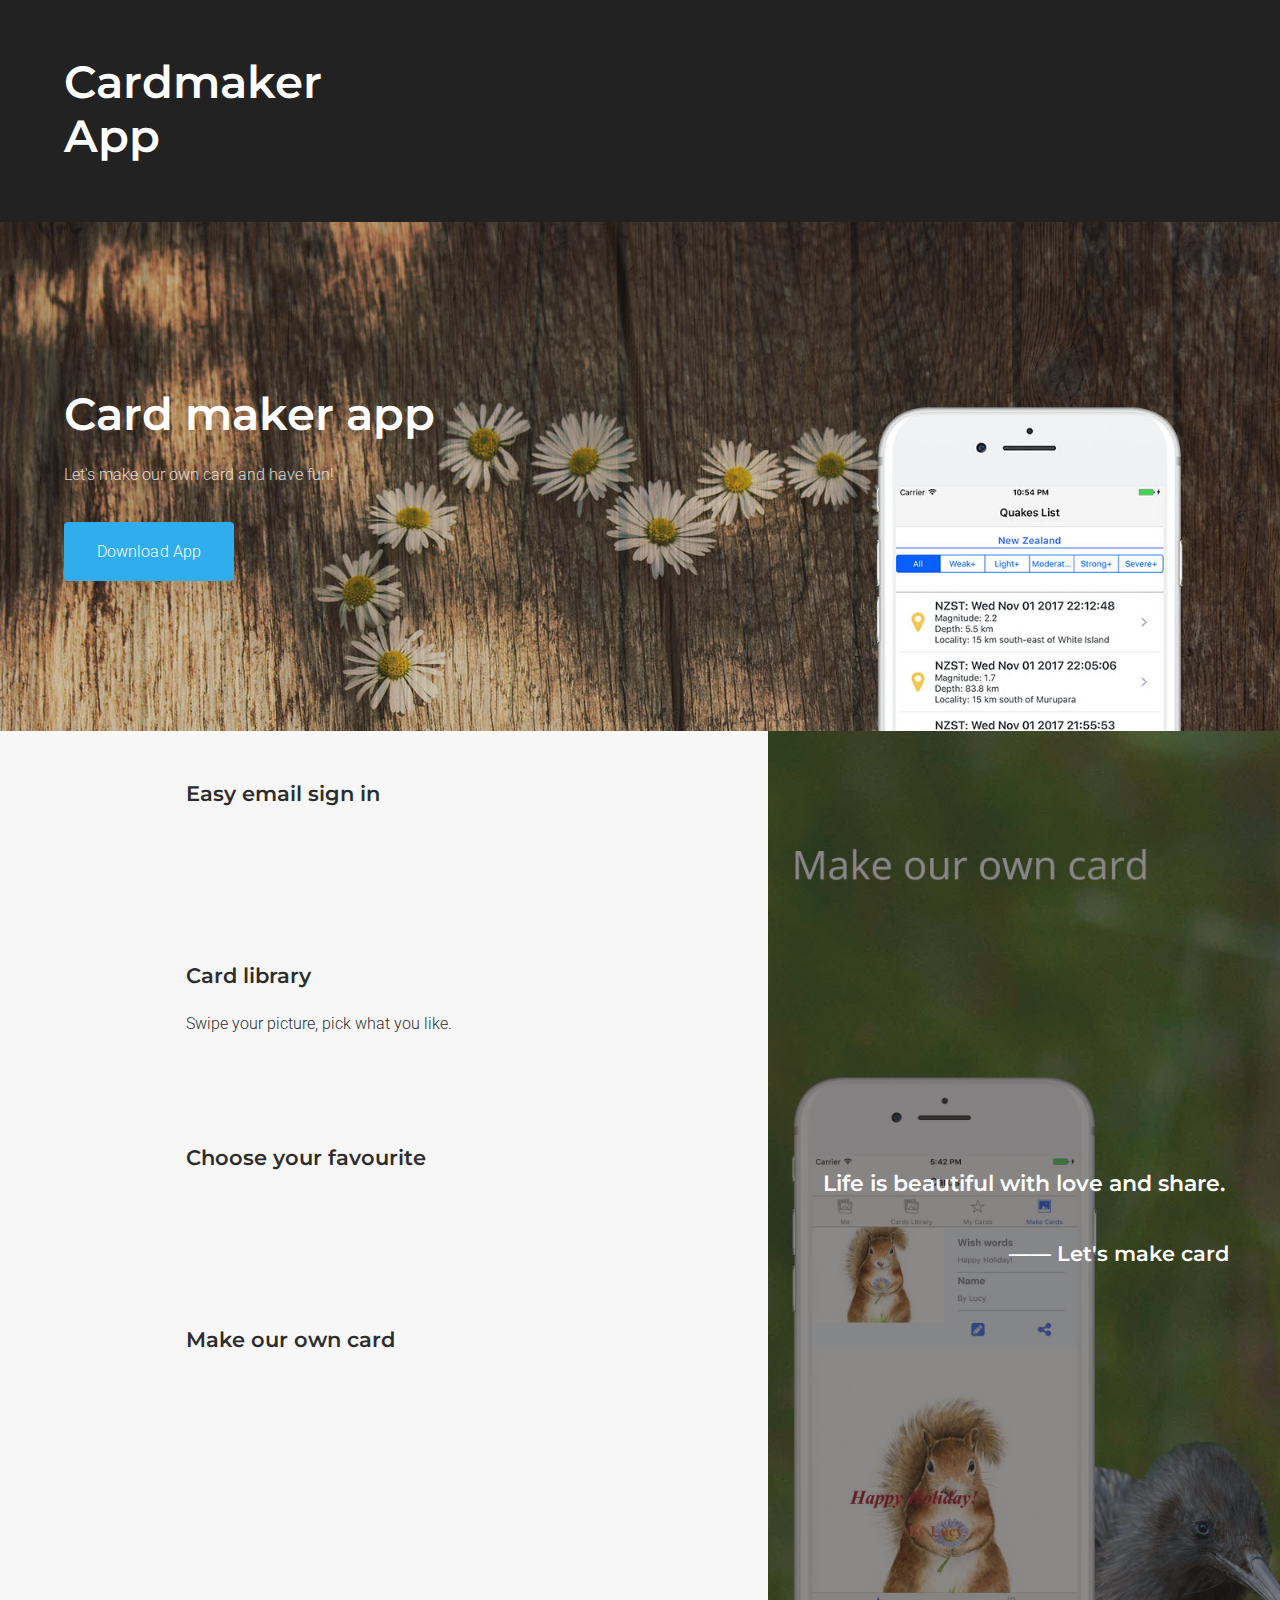
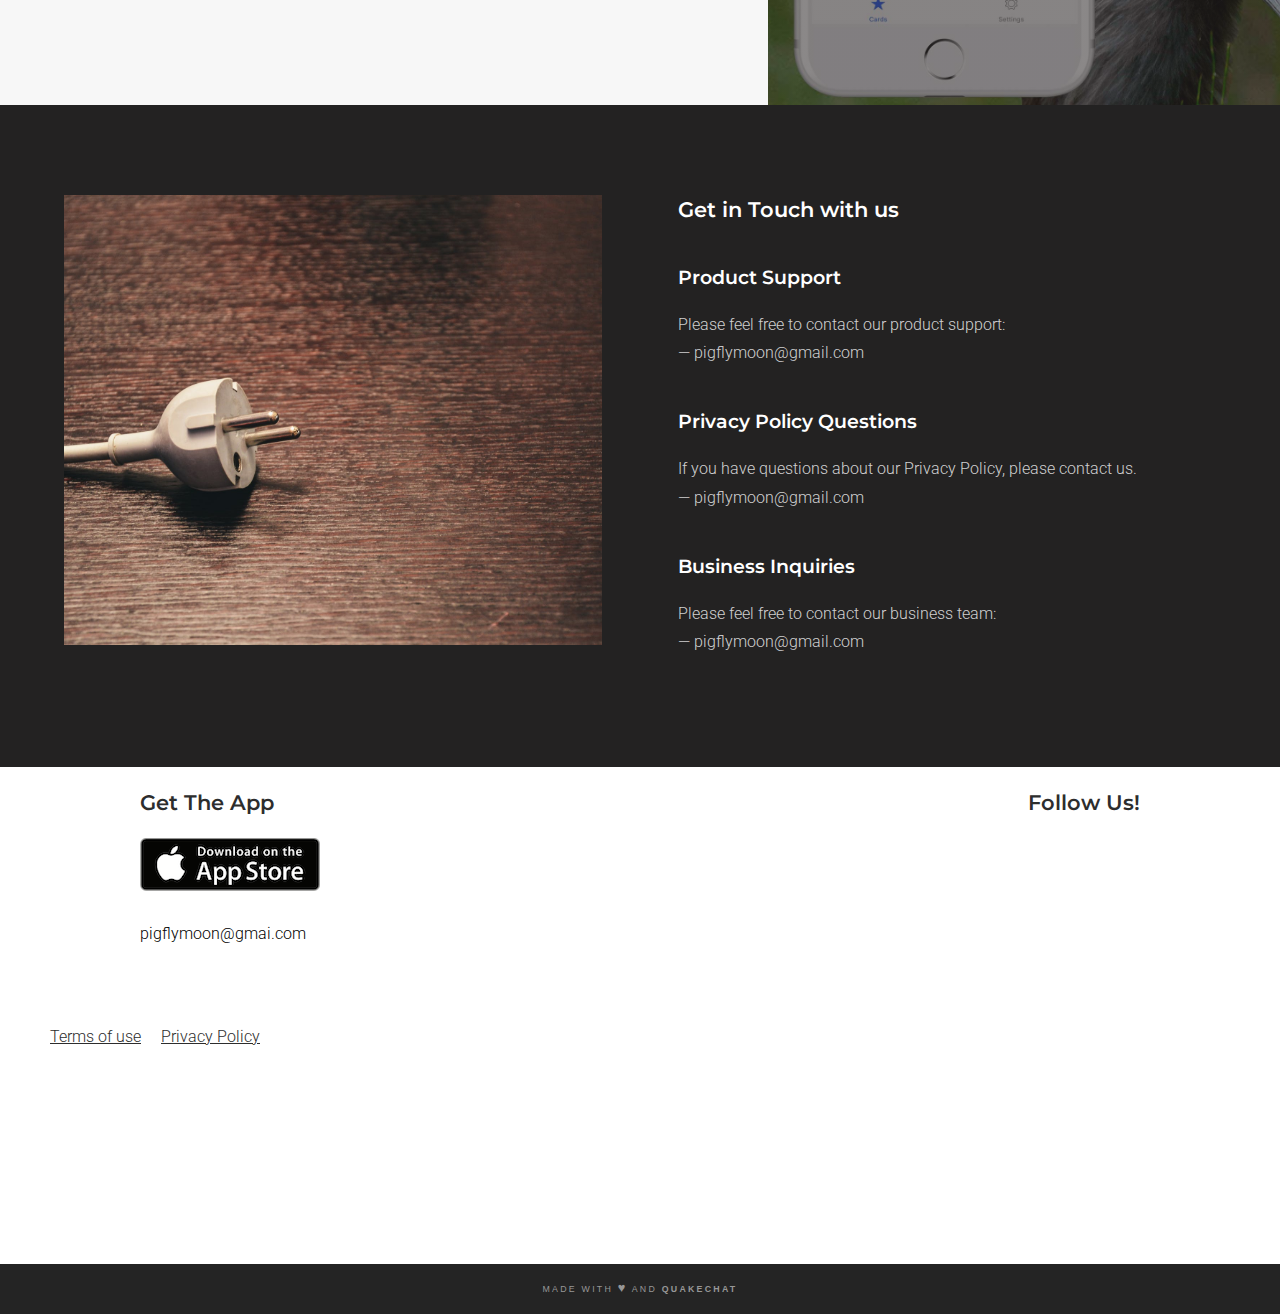
==== cardmakerapp-index.html @ 0e21783f "update for card maker" ====
<!DOCTYPE html>
<html prefix="og: http://ogp.me/ns#" lang="en"
      class="x-nav-js wf-montserrat-n7-active wf-montserrat-n4-active wf-roboto-n1-active wf-roboto-i1-active wf-roboto-n3-active wf-roboto-i3-active wf-roboto-n5-active wf-roboto-i5-active wf-roboto-n7-active wf-roboto-i7-active wf-roboto-n9-active wf-roboto-i9-active wf-roboto-i4-active wf-roboto-n4-active wf-active">
<head>
    <meta http-equiv="Content-Type" content="text/html; charset=UTF-8">
    <title>Welcome to Cardmaker App</title>
    <link rel="stylesheet" href="./files/style.19f5365.css">
    <link rel="stylesheet" href="./files/style.css">
    <link rel="stylesheet" href="./files/font-awesome/css/font-awesome.min.css">
    <script type="text/javascript" src="https://pig2moon.github.io/files/footer.19f5365.js"></script>

    <link rel="shortcut icon" type="image/x-icon" href="http://quakechat.kiwiinfo.com/files/favicon.ico">
    <link rel="apple-touch-icon" href="http://quakechat.kiwiinfo.com/files/favicon.ico">
    <script type="text/javascript">
        var fonts = {
            "Montserrat": {
                "family": "Montserrat",
                "source": "google",
                "subsets": [
                    "latin"
                ],
                "variants": [
                    "700",
                    "regular"
                ]
            },
            "Roboto": {
                "family": "Roboto",
                "source": "google",
                "subsets": [
                    "cyrillic",
                    "cyrillic-ext",
                    "greek",
                    "greek-ext",
                    "latin",
                    "latin-ext",
                    "vietnamese"
                ],
                "variants": [
                    "100",
                    "100italic",
                    "300",
                    "300italic",
                    "500",
                    "500italic",
                    "700",
                    "700italic",
                    "900",
                    "900italic",
                    "italic",
                    "regular"
                ]
            }
        };
    </script>
    <link rel="stylesheet" href="./files/css" media="all">
    <script type="text/javascript" src="./files/js-fonts.19f5365.js"></script>
    <meta name="msapplication-TileColor" content="#3E3ED6">
    <meta http-equiv="X-UA-Compatible" content="IE=Edge,chrome=1">
    <meta name="viewport" content="width=device-width, initial-scale=1.0">
</head>

<body>
<div class="b-content">
    <div id="nav_with_logo" class="fr-widget fr-container fr_nav_with_logo">
        <div id="navigation_dark_with_logo_2"
             class="fr-widget fr-navigation fr-navigation-active fr_navigation_dark_with_logo_2">
            <a id="logo_2" class="fr-widget fr-svg fr_logo_2 fr-link" href="http://quakechat.kiwiinfo.com/">
                <div class="fr-svg-inner">
                    <H1>Cardmaker App</H1>
                </div>
            </a>

        </div>
    </div>
    <div id="hero_with_bg" class="fr-widget fr-container fr_hero_with_bg">
        <div id="hd3_content" class="fr-widget fr-container fr_hd3_content">
            <div id="text_25" class="fr-widget fr-text fr-wf fr_text_bright_left fr_text_25">
                <div class="fr-text">
                    <h1>Card maker app</h1>
                    <p>Let's make our own card and have fun!</p>
                </div>
            </div>
            <a id="text_133" class="fr-widget fr-text fr-wf fr_button fr_text_133 fr-link"
               href="https://itunes.apple.com/cn/app/quakechat/id1304970962">
                <div class="fr-text">
                    Download App
                </div>
            </a>
        </div>
    </div>

    <div id="features_block" class="fr-widget fr-container fr_features_block">
        <div id="group_container_4" class="fr-widget fr-container fr_group_container_4">
            <div id="grid_13" class="fr-widget fr-grid fr_grid_13">
                <div id="image_container_13" class="fr-widget fr-container fr_image_container_13">
                    <div id="volume_up_icon_13" class="fr-widget fr-svg fr_volume_up_icon_13">
                        <div class="fr-svg-inner">
                            <i class="fa fa-newspaper-o fa-3x" aria-hidden="true"></i>

                        </div>
                    </div>
                </div>
                <div id="text_193" class="fr-widget fr-text fr-wf fr_text_193">
                    <div class="fr-text">
                        <h4>Easy email sign in</h4>
                        </div>
                </div>
            </div>
            <div id="grid_14" class="fr-widget fr-grid fr_grid_14">
                <div id="image_container_14" class="fr-widget fr-container fr_image_container_14">
                    <div id="volume_up_icon_14" class="fr-widget fr-svg fr_volume_up_icon_14">
                        <div class="fr-svg-inner">
                            <i class="fa fa-map-o fa-3x" aria-hidden="true"></i>

                        </div>
                    </div>
                </div>
                <div id="text_194" class="fr-widget fr-text fr-wf fr_text_194">
                    <div class="fr-text">
                        <h4>Card library</h4>
                        <p>Swipe your picture, pick what you like.</p>
                    </div>
                </div>
            </div>

            <div class="fr-widget fr-grid fr_grid_14">
                <div class="fr-widget fr-container fr_image_container_14">
                    <div class="fr-widget fr-svg fr_volume_up_icon_14">
                        <div class="fr-svg-inner">
                            <i class="fa fa-map-marker fa-3x" aria-hidden="true"></i>

                        </div>
                    </div>
                </div>
                <div class="fr-widget fr-text fr-wf fr_text_194">
                    <div class="fr-text">
                        <h4>Choose your favourite</h4>

                    </div>
                </div>
            </div>

            <div id="grid_15" class="fr-widget fr-grid fr_grid_15">
                <div id="image_container_15" class="fr-widget fr-container fr_image_container_15">
                    <div id="volume_up_icon_15" class="fr-widget fr-svg fr_volume_up_icon_15">
                        <div class="fr-svg-inner">
                            <i class="fa fa-users fa-3x" aria-hidden="true"></i>

                        </div>
                    </div>
                </div>

                <div id="text_195" class="fr-widget fr-text fr-wf fr_text_195">
                    <div class="fr-text">
                        <h4>Make our own card</h4>

                    </div>
                </div>
            </div>

            <div id="grid_16" class="fr-widget fr-grid fr_grid_16">
                <div id="image_container_16" class="fr-widget fr-container fr_image_container_16">
                    <div id="volume_up_icon_16" class="fr-widget fr-svg fr_volume_up_icon_16">
                        <div class="fr-svg-inner">
                            <div class="fr-svg-inner">
                                <i class="fa fa-bell-o fa-3x" aria-hidden="true"></i>

                            </div>

                        </div>
                    </div>
                </div>


            </div>
        </div>
        <div id="action_container" class="fr-widget fr-container fr_action_container">
            <div id="container_24" class="fr-widget fr-container fr_container_24">
                <div id="text_197" class="fr-widget fr-text fr-wf fr_text_bright_center fr_text_197">
                    <div class="fr-text">
                        <h3>Life is beautiful with love and share.</h3>
                        <h4 class="text-right">—— Let's make card</h4>
                    </div>
                </div>
            </div>
        </div>
    </div>

    <div id="footer_4" class="fr-widget fr-container fr_footer_4">
        <div id="f4_2_columns" class="fr-widget fr-grid fr_f4_2_columns">

            <div id="f4_container_one" class="fr-widget fr-container fr_f4_container_one">
                <div id="wf_soc_icons_4" class="fr-widget fr-grid fr_wf_soc_icons_4">
                    <div id="wf_twitter_3" class="fr-widget fr-container fr_wf_twitter_3">
                        <a class="fr-widget fr-svg fr_icon_medium_bright fr_svg_27 fr-widget-hover-opacity-60 fr-link"
                                href="https://twitter.com/Cardmaker App" target="_blank">
                            <div class="fr-svg-inner">
                                <i class="fa fa-twitter-square fa-2x" aria-hidden="true"></i>
                            </div>
                        </a>
                    </div>

                    <div id="wf_facebook_3" class="fr-widget fr-container fr_wf_facebook_3">
                        <a class="fr-widget fr-svg fr_icon_medium_bright fr_svg_27 fr-widget-hover-opacity-60 fr-link"
                                href="https://www.facebook.com/Cardmaker App-183189308899521/?modal=admin_todo_tour" target="_blank">
                            <div class="fr-svg-inner">
                                <i class="fa fa-facebook-square fa-2x" aria-hidden="true"></i>
                            </div>
                        </a>
                    </div>

                    <div id="wf_youtube_3" class="fr-widget fr-container fr_wf_youtube_3">
                        <a class="fr-widget fr-svg fr_icon_medium_bright fr_svg_27 fr-widget-hover-opacity-60 fr-link"
                                href="https://www.instagram.com/quakechat/" target="_blank">
                            <div class="fr-svg-inner">
                                <i class="fa fa-instagram fa-2x" aria-hidden="true"></i>
                            </div>
                        </a>
                    </div>
                </div>
            </div>
            <div id="f4_text_cont" class="fr-widget fr-container fr_f4_text_cont">


                <div id="text_75" class="fr-widget fr-text fr-wf fr_text_bright_left fr_text_75">

                    <div class="fr-text">
                        <h4>Get in Touch with us</h4>
                        <div class="block block--plain">
                            <h6 class="block__title">Product Support </h6>
                            <p class="block__body rich-text">
                                Please feel free to contact our product support:<br>
                                — <a href="mailto:pigflymoon@gmail.com">pigflymoon@gmail.com</a>
                            </p>
                        </div>
                        <div class="block block--plain">
                            <h6 class="block__title">Privacy Policy Questions </h6>
                            <p class="block__body rich-text">
                                If you have questions about our Privacy Policy, please contact us.<br>
                                — <a href="mailto:pigflymoon@gmail.com">pigflymoon@gmail.com</a>
                            </p>
                        </div>

                        <div class="block block--plain">
                            <h6 class="block__title">Business Inquiries</h6>
                            <p class="block__body rich-text">
                                Please feel free to contact our business team:<br>
                                — <a href="mailto:pigflymoon@gmail.com">pigflymoon@gmail.com</a>
                            </p>
                        </div>

                    </div>

                </div>
            </div>


        </div>
    </div>
</div>

<div id="footer" class="fr-widget fr-container fr_footer">
    <div id="wf_2_column_grid" class="fr-widget fr-grid fr_wf_2_column_grid">
        <div id="wf_container_one" class="fr-widget fr-container fr_wf_container_one">
            <div id="get_the_app" class="fr-widget fr-text fr-wf fr_text_dark_left fr_get_the_app">
                <div class="fr-text">
                    <h4>Get The App</h4>
                    <p><a href="https://itunes.apple.com/cn/app/quakechat/id1304970962"><img
                            src="./files/apple.png" width="180" alt="Get it from Apple Store"
                            style="max-width:100%;"></a>
                    </p>
                    <p>pigflymoon@gmai.com</p>
                </div>
            </div>
        </div>
        <div id="wf_container_two" class="fr-widget fr-container fr_wf_container_two">

            <div id="wf_follow_us" class="fr-widget fr-text fr-wf fr_text_dark_right fr_wf_follow_us">
                <div class="fr-text">
                    <h4>Follow Us!</h4>
                </div>
            </div>

            <div id="wf_soc_icons" class="fr-widget fr-grid fr_wf_soc_icons">
                <div id="wf_twitter" class="fr-widget fr-container fr_wf_twitter">
                    <a class="fr-widget fr-svg fr_icon_medium_bright fr_svg_27 fr-widget-hover-opacity-60 fr-link"
                            href="https://twitter.com/Cardmaker App" target="_blank">
                        <div class="fr-svg-inner">
                            <i class="fa fa-twitter fa-2x" aria-hidden="true"></i>
                        </div>
                    </a>
                </div>

                <div id="wf_facebook" class="fr-widget fr-container fr_wf_facebook">
                    <a class="fr-widget fr-svg fr_icon_medium_bright fr_svg_27 fr-widget-hover-opacity-60 fr-link"
                            href="https://www.facebook.com/Cardmaker App-183189308899521/?modal=admin_todo_tour" target="_blank">
                        <div class="fr-svg-inner">
                            <i class="fa fa-facebook fa-2x" aria-hidden="true"></i>
                        </div>
                    </a>
                </div>

                <div class="fr-widget fr-container fr_wf_youtube">
                    <a class="fr-widget fr-svg fr_icon_medium_bright fr_svg_27 fr-widget-hover-opacity-60 fr-link"
                            href="https://www.instagram.com/quakechat/" target="_blank">
                        <div class="fr-svg-inner">
                            <i class="fa fa-instagram fa-2x" aria-hidden="true"></i>
                        </div>
                    </a>
                </div>
            </div>
        </div>
    </div>
    <div>

        <div class="links">
            <ul>
                <!--http://quakechat.kiwiinfo.com-->
                <li><a href="./cardmakerapp-terms-of-use.html">Terms of use</a></li>
                <li><a href="./cardmakerapp-privacy-policy.html">Privacy Policy</a></li>
            </ul>
        </div>
    </div>
</div>

<div id="container" class="fr-widget fr-container fr_container">
</div>

<div class="fr-copyright-footer">
    <div class="fr-widget fr-container">
        <div class="fr-widget fr-text fr-wf fr-made-with-froont">
            <a href="quakechat.kiwiinfo.com" class="fr-text" target="_blank">
                MADE WITH <span class="heart">♥</span> AND <b>QUAKECHAT</b>
            </a>
        </div>
    </div>
    <div class="fr-bottom-em-spacer"></div>
</div>
</body>
</html>
---- files/style.css ----
/*!FROONT Project element styles */
h1 {
    font-family: Montserrat;
    font-weight: 600;
    font-size: 2.8rem;
    line-height: 1.2;
    margin-top: 2.5rem;
    margin-bottom: 1.25rem;
    color: #2d2d2d
}

h2 {
    font-family: Montserrat;
    font-weight: 600;
    font-size: 2rem;
    line-height: 1.2;
    margin-top: 2.5rem;
    margin-bottom: 1.25rem;
    color: #2d2d2d
}

h3 {
    font-family: Montserrat;
    font-weight: 600;
    font-size: 1.4rem;
    line-height: 1.4;
    margin-top: 2.5rem;
    margin-bottom: 1.25rem;
    color: #2d2d2d
}

h4 {
    font-family: Montserrat;
    font-weight: 600;
    font-size: 1.3rem;
    line-height: 1.4;
    margin-top: 2.5rem;
    margin-bottom: 1.25rem;
    color: #2d2d2d
}

h5 {
    font-family: Montserrat;
    font-weight: 600;
    font-size: .7rem;
    line-height: 1.6;
    text-transform: uppercase;
    letter-spacing: .07rem;
    margin-top: 2.5rem;
    margin-bottom: 1.25rem;
    color: #2d2d2d
}

h6 {
    font-family: Montserrat;
    font-weight: 600;
    font-size: 1.2rem;
    line-height: 1.4;
    margin-top: 2.5rem;
    margin-bottom: 1.25rem;
    color: #2d2d2d
}

p {
    font-family: Roboto;
    font-weight: 300;
    font-size: 1rem;
    line-height: 1.8;
    margin-top: 1.25rem;
    margin-bottom: 1.25rem;
    color: #2d2d2d
}

ul li {
    font-family: Roboto;
    font-weight: 300;
    font-size: 1rem;
    line-height: 1.8;
    margin-top: 1.25rem;
    margin-bottom: 1.25rem;
    color: #2d2d2d
}

ol li {
    font-family: Roboto;
    font-weight: 300;
    font-size: 1rem;
    line-height: 1.8;
    margin-top: 1.25rem;
    margin-bottom: 1.25rem;
    color: #2d2d2d
}

blockquote {
    font-family: Roboto;
    font-weight: 300;
    font-size: 1.2rem;
    line-height: 1.6;
    margin-top: 2.5rem;
    margin-bottom: 2.5rem;
    margin-left: 2.5rem;
    color: #2d2d2d
}

a {
    text-decoration: underline;
    color: inherit
}

.fr_text_bright_left.fr-text h1 {
    color: white
}

.fr_text_bright_left.fr-text p {
    font-family: Roboto;
    text-align: left;
    color: rgba(255, 255, 255, 0.8)
}

.fr_text_bright_left.fr-text h5 {
    text-align: left;
    color: white
}

.fr_text_bright_left.fr-text h4 {
    text-align: left;
    color: white
}

.fr_text_bright_left.fr-text h2 {
    text-align: left;
    color: white
}

.fr_text_bright_left.fr-text h3 {
    text-align: left;
    color: white
}

.fr_text_bright_left.fr-text h6 {
    color: white
}

.fr_text_bright_left.fr-text blockquote {
    color: white
}

.text-right {
    text-align: right;
}

.fr_button {
    font-family: Roboto;
    font-weight: 300;
    font-size: 16px;
    text-align: center;
    text-decoration: inherit;
    letter-spacing: .01em;
    color: white;
    background-color: #2faded;
    border-radius: 4px
}

.fr_nav_item_bright_right_center {
    font-family: Roboto;
    font-weight: 300;
    font-size: 16px;
    line-height: 1.35em;
    text-align: center;
    text-decoration: inherit;
    letter-spacing: .01em;
    color: white
}

.fr_button-1 {
    font-family: Roboto;
    font-weight: 300;
    font-size: 16px;
    line-height: 1.35em;
    text-align: center;
    text-decoration: inherit;
    letter-spacing: .01em;
    color: white;
    background-color: #2faded;
    border-radius: 4px
}

.fr_text_bright_center {
    font-family: Roboto;
    font-weight: 200;
    font-size: 4rem;
    text-align: center;
    color: white
}

.fr_text_bright_center.fr-text p {
    color: rgba(255, 255, 255, 0.8)
}

.fr_text_bright_center.fr-text h1 {
    text-align: center;
    color: white
}

.fr_text_bright_center.fr-text h2 {
    text-align: center;
    color: white
}

.fr_text_bright_center.fr-text h3 {
    color: white
}

.fr_text_bright_center.fr-text h4 {
    color: white
}

.fr_text_bright_center.fr-text h5 {
    color: white
}

.fr_text_bright_center.fr-text h6 {
    color: white
}

.fr_text_bright_center.fr-text blockquote {
    font-style: italic;
    text-align: left;
    color: white
}

.fr_text_dark_left {
    color: black
}

.fr_text_dark_left.fr-text p {
    text-align: left;
    color: black
}

.fr_text_dark_left.fr-text h4 {
    text-align: left
}

.fr_text_dark_left.fr-text h2 {
    text-align: left
}

.fr_text_dark_left.fr-text h5 {
    text-align: left
}

.fr_text_dark_right {
    color: black
}

.fr_text_dark_right.fr-text h1 {
    text-align: right
}

.fr_text_dark_right.fr-text p {
    text-align: right
}

.fr_text_dark_right.fr-text h2 {
    text-align: right
}

.fr_text_dark_right.fr-text h3 {
    text-align: right
}

.fr_text_dark_right.fr-text h4 {
    text-align: right
}

.fr_text_dark_right.fr-text h5 {
    text-align: right
}

.fr_text_dark_right.fr-text h6 {
    text-align: right
}

.fr_text_dark_right.fr-text blockquote {
    text-align: right
}

.fr_icon_medium_bright {
    fill: #878686
}

.fr_container {
    float: none;
    display: block;
    width: 100%;
    margin-right: auto;
    margin-left: auto;
    min-height: 12rem
}

.fr_hero_with_bg {
    float: none;
    display: block;
    width: 100%;
    margin-right: auto;
    margin-left: auto;
    padding-top: 150px;
    padding-bottom: 150px;
    background-color: black;
    background-image: url(bg1.jpg);
    background-size: cover;
}

.fr_hd3_content {
    float: none;
    display: block;
    width: 90%;
    margin-right: auto;
    margin-left: auto;
    background-repeat: repeat;
    max-width: 1200px
}

.fr_text_25 {
    float: none;
    display: block;
    width: 90%;
    margin-top: 1rem;
    max-width: 600px
}

.fr_text_133 {
    float: none;
    display: block;
    width: 90%;
    margin-top: 2rem;
    padding-top: 20px;
    padding-right: 20px;
    padding-bottom: 20px;
    padding-left: 20px;
    max-width: 170px
}

.fr_nav_with_logo {
    float: none;
    display: block;
    width: 100%;
    margin-right: auto;
    margin-left: auto;
    background-color: #232222
}

.fr_navigation_dark_with_logo_2 {
    width: 90%;
    margin-right: auto;
    margin-left: auto;
    z-index: 1000;
    min-height: 60px;
    max-width: 1200px
}

.fr_logo_2 {
    float: left;
    width: 100%;
    vertical-align: bottom;
    margin-top: 16px;
    margin-bottom: 10px;
    max-width: 140px;
    fill: white
}

.fr_mobile_toggle_2 {
    float: right;
    display: none;
    min-height: 30px;
    min-width: 30px;
    cursor: pointer
}

.fr_hamburger_icon_2 {
    width: 30px;
    fill: white
}

.fr_items_2 {
    float: right;
    margin-top: 10px;
    margin-bottom: 10px
}

.fr_text01 {
    display: inline-block;
    vertical-align: middle;
    padding-top: 10px;
    padding-right: 20px;
    padding-bottom: 10px;
    padding-left: 20px
}

.fr_text02 {
    display: inline-block;
    vertical-align: middle;
    padding-top: 10px;
    padding-right: 20px;
    padding-bottom: 10px;
    padding-left: 20px
}

.fr_text03_2 {
    display: inline-block;
    vertical-align: middle;
    padding-top: 10px;
    padding-right: 20px;
    padding-bottom: 10px;
    padding-left: 20px
}

.fr_sign_up_button_2 {
    display: inline-block;
    vertical-align: middle;
    padding-top: 10px;
    padding-right: 20px;
    padding-bottom: 10px;
    padding-left: 20px
}

.fr_features_block {
    float: none;
    display: -webkit-flex;
    display: flex;
    -webkit-flex-direction: row;
    flex-direction: row;
    width: 100%;
    margin-right: auto;
    margin-left: auto;
    background-repeat: no-repeat;
    background-position: right center;
    background-size: auto
}

.fr_group_container_4 {
    width: 60%;
    padding-top: 3rem;
    padding-right: 5%;
    padding-bottom: 3rem;
    padding-left: 5%;
    background-color: #f7f7f7
}

.fr_grid_13 {
    float: none;
    display: block;
    width: 100%;
    margin-right: auto;
    margin-left: auto;
    min-height: 1rem;
    max-width: 1000px
}

.fr_grid_13.fr-grid > .fr-widget {
    float: left
}

.fr_grid_13.fr-grid > .fr-widget:nth-child(2n+1) {
    margin-top: 0rem;
    margin-right: 2%;
    margin-bottom: 0rem;
    margin-left: 0;
    width: 17%;
    clear: left;
    max-width: inherit
}

.fr_grid_13.fr-grid > .fr-widget:nth-child(2n+2) {
    margin-top: 0rem;
    margin-right: 0;
    margin-bottom: 0rem;
    margin-left: 0;
    width: 81%;
    clear: none;
    max-width: inherit
}

.fr_image_container_13 {
    float: none;
    display: block;
    position: relative;
    min-height: 150px
}

.fr_volume_up_icon_13 {
    display: block;
    top: 50%;
    left: 50%;
    width: 100%;
    margin-right: auto;
    position: absolute;
    max-width: 60px;
    -webkit-transform: translateY(-50%) translateX(-50%);
    -ms-transform: translateY(-50%) translateX(-50%);
    transform: translateY(-50%) translateX(-50%)
}

.fr_text_193 {
    float: none;
    display: block
}

.fr_grid_14 {
    float: none;
    display: block;
    width: 100%;
    margin-top: 2rem;
    margin-right: auto;
    margin-left: auto;
    min-height: 1rem;
    max-width: 1000px
}

.fr_grid_14.fr-grid > .fr-widget {
    float: left
}

.fr_grid_14.fr-grid > .fr-widget:nth-child(2n+1) {
    margin-top: 0rem;
    margin-right: 2%;
    margin-bottom: 0rem;
    margin-left: 0;
    width: 17%;
    clear: left;
    max-width: inherit
}

.fr_grid_14.fr-grid > .fr-widget:nth-child(2n+2) {
    margin-top: 0rem;
    margin-right: 0;
    margin-bottom: 0rem;
    margin-left: 0;
    width: 81%;
    clear: none;
    max-width: inherit
}

.fr_image_container_14 {
    float: none;
    display: block;
    position: relative;
    min-height: 150px
}

.fr_volume_up_icon_14 {
    float: none;
    display: block;
    top: 50%;
    left: 50%;
    width: 100%;
    margin-top: 0;
    margin-right: auto;
    position: absolute;
    max-width: 60px;
    -webkit-transform: translatey(-50%) translatex(-50%);
    -ms-transform: translatey(-50%) translatex(-50%);
    transform: translatey(-50%) translatex(-50%)
}

.fr_text_194 {
    float: none;
    display: block
}

.fr_grid_15 {
    float: none;
    display: block;
    width: 100%;
    margin-top: 2rem;
    margin-right: auto;
    margin-left: auto;
    min-height: 1rem;
    max-width: 1000px
}

.fr_grid_15.fr-grid > .fr-widget {
    float: left
}

.fr_grid_15.fr-grid > .fr-widget:nth-child(2n+1) {
    margin-top: 0rem;
    margin-right: 2%;
    margin-bottom: 0rem;
    margin-left: 0;
    width: 17%;
    clear: left;
    max-width: inherit
}

.fr_grid_15.fr-grid > .fr-widget:nth-child(2n+2) {
    margin-top: 0rem;
    margin-right: 0;
    margin-bottom: 0rem;
    margin-left: 0;
    width: 81%;
    clear: none;
    max-width: inherit
}

.fr_image_container_15 {
    float: none;
    display: block;
    position: relative;
    min-height: 150px
}

.fr_volume_up_icon_15 {
    float: none;
    display: block;
    top: 50%;
    left: 50%;
    width: 100%;
    margin-right: auto;
    position: absolute;
    max-width: 60px;
    -webkit-transform: translateY(-50%) translateX(-50%);
    -ms-transform: translateY(-50%) translateX(-50%);
    transform: translateY(-50%) translateX(-50%)
}

.fr_text_195 {
    float: none;
    display: block
}

.fr_grid_16 {
    float: none;
    display: block;
    width: 100%;
    margin-top: 2rem;
    margin-right: auto;
    margin-left: auto;
    min-height: 1rem;
    max-width: 1000px
}

.fr_grid_16.fr-grid > .fr-widget {
    float: left
}

.fr_grid_16.fr-grid > .fr-widget:nth-child(2n+1) {
    margin-top: 0rem;
    margin-right: 2%;
    margin-bottom: 0rem;
    margin-left: 0;
    width: 17%;
    clear: left;
    max-width: inherit
}

.fr_grid_16.fr-grid > .fr-widget:nth-child(2n+2) {
    margin-top: 0rem;
    margin-right: 0;
    margin-bottom: 0rem;
    margin-left: 0;
    width: 81%;
    clear: none;
    max-width: inherit
}

.fr_image_container_16 {
    float: none;
    display: block;
    position: relative;
    min-height: 150px
}

.fr_volume_up_icon_16 {
    display: block;
    top: 50%;
    left: 50%;
    width: 100%;
    margin-right: auto;
    position: absolute;
    max-width: 60px;
    -webkit-transform: translateY(-50%) translateX(-50%);
    -ms-transform: translateY(-50%) translateX(-50%);
    transform: translateY(-50%) translateX(-50%)
}

.fr_text_196 {
    float: none;
    display: block
}

.fr_action_container {
    float: none;
    display: block;
    background-image: linear-gradient(rgba(43, 38, 38, 0.55), rgba(43, 38, 38, 0.55)), url(5.5-inch-4.jpg);
    background-position: center center;
    background-size: cover;
    position: relative;
    min-height: 12em;
    min-width: 40%
}

.fr_container_24 {
    display: block;
    top: 50%;
    left: 50%;
    width: 80%;
    margin-right: auto;
    position: absolute;
    -webkit-transform: translateY(-50%) translateX(-50%);
    -ms-transform: translateY(-50%) translateX(-50%);
    transform: translateY(-50%) translateX(-50%)
}

.fr_text_197 {
    float: none;
    display: block;
    max-width: 600px
}

.fr_text_198 {
    float: none;
    display: block;
    width: 90%;
    margin-top: 2rem;
    margin-right: auto;
    margin-left: auto;
    padding-top: 20px;
    padding-right: 20px;
    padding-bottom: 20px;
    padding-left: 20px;
    max-width: 170px
}

.fr_slideshow {
    float: none;
    display: block;
    width: 100%;
    height: 680px;
    vertical-align: top;
    position: relative;
    min-height: 680px
}

.fr_slideshow.fr-slideshow .swiper-pagination-bullet {
    background-color: black
}

.fr_left_arrow {
    display: block;
    top: 50%;
    width: 35px;
    vertical-align: top;
    margin-top: 0;
    margin-right: auto;
    margin-left: 1em;
    position: absolute;
    z-index: 5;
    cursor: pointer;
    -webkit-transform: translateY(-50%);
    -ms-transform: translateY(-50%);
    transform: translateY(-50%)
}

.fr_right_arrow {
    display: block;
    top: 50%;
    width: 35px;
    vertical-align: top;
    margin-top: 0;
    margin-right: 1em;
    margin-left: 0;
    position: absolute;
    right: 0;
    z-index: 5;
    cursor: pointer;
    -webkit-transform: translateY(-50%);
    -ms-transform: translateY(-50%);
    transform: translateY(-50%)
}

.fr_slide_1 {
    float: none;
    display: block;
    top: 0;
    left: 0;
    width: 100%;
    height: 100%;
    margin-top: 0;
    margin-right: 0;
    margin-bottom: 0;
    margin-left: 0;
    position: absolute;
    min-height: 12em
}

.fr_slide_2 {
    float: none;
    display: none;
    top: 0;
    left: 0;
    width: 100%;
    height: 100%;
    margin-top: 0;
    margin-right: 0;
    margin-bottom: 0;
    margin-left: 0;
    position: absolute
}

.fr_footer {
    margin-right: auto;
    margin-left: auto;
    background-color: white
}

.fr_wf_2_column_grid {
    float: none;
    display: block;
    width: 90%;
    margin-right: auto;
    margin-left: auto;
    max-width: 1000px
}

.fr_wf_2_column_grid.fr-grid > .fr-widget {
    float: left
}

.fr_wf_2_column_grid.fr-grid > .fr-widget:nth-child(2n+1) {
    margin-top: 1.35em;
    margin-right: 2%;
    margin-bottom: 1.35em;
    margin-left: 0;
    width: 49%;
    clear: left;
    max-width: inherit
}

.fr_wf_2_column_grid.fr-grid > .fr-widget:nth-child(2n+2) {
    margin-top: 1.35em;
    margin-right: 0;
    margin-bottom: 1.35em;
    margin-left: 0;
    width: 49%;
    clear: none;
    max-width: inherit
}

.fr_wf_container_one {
    margin-right: auto;
    margin-left: auto
}

.fr_get_the_app {
    width: auto;
    margin-right: auto;
    margin-bottom: 1rem;
    margin-left: auto
}

.fr_wf_follow_us {
    width: auto;
    margin-right: auto;
    margin-left: auto
}

.fr_wf_soc_icons {
    float: right;
    display: block;
    width: 90%;
    vertical-align: top;
    margin-top: 1rem;
    margin-right: auto;
    margin-left: auto;
    min-height: 3rem;
    max-width: 10rem
}

.fr_wf_soc_icons.fr-grid > .fr-widget {
    float: left
}

.fr_wf_soc_icons.fr-grid > .fr-widget:nth-child(3n+1) {
    margin-top: 0;
    margin-right: 0;
    margin-bottom: 0;
    margin-left: 0;
    width: 33.33%;
    /*clear: left;*/
    max-width: inherit
}

.fr_wf_soc_icons.fr-grid > .fr-widget:nth-child(3n+2) {
    margin-top: 0;
    margin-right: 0;
    margin-bottom: 0;
    margin-left: 0;
    width: 33.33%;
    clear: none;
    max-width: inherit
}

.fr_wf_soc_icons.fr-grid > .fr-widget:nth-child(3n+3) {
    margin-top: 0;
    margin-right: 0;
    margin-bottom: 0;
    margin-left: 0;
    width: 33.33%;
    clear: none;
    max-width: inherit
}

.fr_wf_twitter {
    margin-right: auto;
    margin-left: auto
}

.fr_wf_tw_icon {
    float: none;
    display: block;
    width: 40px;
    margin-right: auto;
    margin-left: auto;
    max-height: 64px;
    fill: #cbcbcb
}

.fr_wf_fb_icon {
    float: none;
    display: block;
    width: 40px;
    margin-right: auto;
    margin-left: auto;
    max-height: 64px;
    fill: #cbcbcb
}

.fr_wf_yt_icon {
    float: none;
    display: block;
    width: 40px;
    margin-right: auto;
    margin-left: auto;
    max-height: 64px;
    fill: #cbcbcb
}

.fr_footer_4 {
    margin-right: auto;
    margin-left: auto;
    padding-top: 5rem;
    padding-bottom: 5rem;
    background-color: #232222;
    background-position: center center;
    background-size: cover;
    min-height: 7rem
}

.fr_f4_2_columns {
    width: 90%;
    margin-right: auto;
    margin-left: auto;
    max-width: 1200px
}

.fr_f4_2_columns.fr-grid > .fr-widget {
    float: left
}

.fr_f4_2_columns.fr-grid > .fr-widget:nth-child(2n+1) {
    margin-top: .6em;
    margin-right: 6.6%;
    margin-bottom: .6em;
    margin-left: 0;
    width: 46.7%;
    clear: left;
    max-width: inherit
}

.fr_f4_2_columns.fr-grid > .fr-widget:nth-child(2n+2) {
    margin-top: .6em;
    margin-right: 0;
    margin-bottom: .6em;
    margin-left: 0;
    width: 46.7%;
    clear: none;
    max-width: inherit
}

.fr_f4_container_one {
    float: none;
    display: block;
    width: 46.69921875%;
    background-color: black;
    background-image: url(connect.jpeg);
    background-position: center center;
    background-size: cover;
    min-height: 13rem;
    max-width: 1200px;
    height: 450px;
}

.fr_f4_text_cont {
    float: right;
    max-width: 25em
}

.fr_text_75 {
    float: none;
    display: block;
    width: 100%;
    margin-right: auto;
    margin-bottom: 1rem;
    margin-left: auto
}

.fr_wf_soc_icons_4 {
    float: none;
    display: block;
    width: 90%;
    margin-top: 1rem;
    min-height: 3rem;
    max-width: 10em
}

.fr_wf_soc_icons_4.fr-grid > .fr-widget {
    float: left
}

.fr_wf_soc_icons_4.fr-grid > .fr-widget:nth-child(3n+1) {
    margin-top: 0;
    margin-right: 0;
    margin-bottom: 0;
    margin-left: 0;
    width: 33.33%;
    clear: left;
    max-width: inherit
}

.fr_wf_soc_icons_4.fr-grid > .fr-widget:nth-child(3n+2) {
    margin-top: 0;
    margin-right: 0;
    margin-bottom: 0;
    margin-left: 0;
    width: 33.33%;
    clear: none;
    max-width: inherit
}

.fr_wf_soc_icons_4.fr-grid > .fr-widget:nth-child(3n+3) {
    margin-top: 0;
    margin-right: 0;
    margin-bottom: 0;
    margin-left: 0;
    width: 33.33%;
    clear: none;
    max-width: inherit
}

.fr_wf_twitter_3 {
    margin-right: auto;
    margin-left: auto
}

.fr_svg_27 {
    float: none;
    display: block;
    width: 90%;
    margin-right: auto;
    margin-left: auto;
    max-width: 40px
}

.fr_svg_26 {
    float: none;
    display: block;
    width: 90%;
    margin-right: auto;
    margin-left: auto;
    max-width: 40px
}

.fr_svg_25 {
    float: none;
    display: block;
    width: 90%;
    margin-right: auto;
    margin-left: auto;
    max-width: 40px
}

.fr_text_76 {
    float: none;
    display: inline-block;
    width: 100%;
    vertical-align: top
}

h1 {
    font-family: Montserrat;
    font-weight: 600;
    font-size: 2.8rem;
    line-height: 1.2;
    margin-top: 2.5rem;
    margin-bottom: 1.25rem;
    color: #2d2d2d
}

h2 {
    font-family: Montserrat;
    font-weight: 600;
    font-size: 2rem;
    line-height: 1.2;
    margin-top: 2.5rem;
    margin-bottom: 1.25rem;
    color: #2d2d2d
}

h3 {
    font-family: Montserrat;
    font-weight: 600;
    font-size: 1.4rem;
    line-height: 1.4;
    margin-top: 2.5rem;
    margin-bottom: 1.25rem;
    color: #2d2d2d
}

h4 {
    font-family: Montserrat;
    font-weight: 600;
    font-size: 1.3rem;
    line-height: 1.4;
    margin-top: 2.5rem;
    margin-bottom: 1.25rem;
    color: #2d2d2d
}

h5 {
    font-family: Montserrat;
    font-weight: 600;
    font-size: .7rem;
    line-height: 1.6;
    text-transform: uppercase;
    letter-spacing: .07rem;
    margin-top: 2.5rem;
    margin-bottom: 1.25rem;
    color: #2d2d2d
}

h6 {
    font-family: Montserrat;
    font-weight: 600;
    font-size: 1.2rem;
    line-height: 1.4;
    margin-top: 2.5rem;
    margin-bottom: 1.25rem;
    color: #2d2d2d
}

p {
    font-family: Roboto;
    font-weight: 300;
    font-size: 1rem;
    line-height: 1.8;
    margin-top: 1.25rem;
    margin-bottom: 1.25rem;
    color: #2d2d2d
}

ul li {
    font-family: Roboto;
    font-weight: 300;
    font-size: 1rem;
    line-height: 1.8;
    margin-top: 1.25rem;
    margin-bottom: 1.25rem;
    color: #2d2d2d
}

ol li {
    font-family: Roboto;
    font-weight: 300;
    font-size: 1rem;
    line-height: 1.8;
    margin-top: 1.25rem;
    margin-bottom: 1.25rem;
    color: #2d2d2d
}

blockquote {
    font-family: Roboto;
    font-weight: 300;
    font-size: 1.2rem;
    line-height: 1.6;
    margin-top: 2.5rem;
    margin-bottom: 2.5rem;
    margin-left: 2.5rem;
    color: #2d2d2d
}

a {
    text-decoration: underline;
    color: inherit
}

.fr_logo_2 .fr-svg-inner {
    padding-bottom: 20.05012531328321%;
    position: relative
}

.fr-svg-inner h1 {
    color: white;
}

.fr_hamburger_icon_2 .fr-svg-inner {
    padding-bottom: 84.15300546448087%;
    position: relative
}

.fr_volume_up_icon_13 .fr-svg-inner {
    padding-bottom: 99.96251405722853%;
    position: relative
}

.fr_volume_up_icon_14 .fr-svg-inner {
    padding-bottom: 84.375%;
    position: relative
}

.fr_volume_up_icon_15 .fr-svg-inner {
    padding-bottom: 100%;
    position: relative
}

.fr_volume_up_icon_16 .fr-svg-inner {
    padding-bottom: 100%;
    position: relative
}

.fr_wf_tw_icon .fr-svg-inner {
    padding-bottom: 100%;
    position: relative
}

.fr_wf_fb_icon .fr-svg-inner {
    padding-bottom: 100%;
    position: relative
}

.fr_wf_yt_icon .fr-svg-inner {
    padding-bottom: 100%;
    position: relative
}

.fr_svg_27 .fr-svg-inner {
    padding-bottom: 100%;
    position: relative
}

.fr_svg_26 .fr-svg-inner {
    padding-bottom: 100%;
    position: relative
}

.fr_svg_25 .fr-svg-inner {
    padding-bottom: 100%;
    position: relative
}

@media screen and (max-width: 768px) {
    .fr_nav_item_bright_right_center {
        text-align: center
    }

    .fr_mobile_toggle_2 {
        display: block
    }

    .fr_hamburger_icon_2 {
        width: 30px;
        margin-top: 18px;
        margin-bottom: 10px;
        cursor: pointer;
        fill: white
    }

    .fr_items_2 {
        float: none;
        display: block;
        text-align: center;
        clear: both;
        position: absolute;
        max-height: 0
    }

    .fr_text01 {
        display: block;
        padding-right: 0;
        padding-left: 0
    }

    .fr_text02 {
        display: block;
        padding-right: 0;
        padding-left: 0
    }

    .fr_text03_2 {
        display: block;
        padding-right: 0;
        padding-left: 0
    }

    .fr_sign_up_button_2 {
        margin-top: 10px;
        margin-bottom: 10px
    }

    .fr_features_block {
        -webkit-flex-direction: column;
        flex-direction: column
    }

    .fr_group_container_4 {
        -webkit-align-self: stretch;
        align-self: stretch;
        width: auto
    }

    .fr_action_container {
        min-height: 60vh
    }
}

.fr-container .links li {
    float: left;
    padding: 0 10px;
    list-style-type: none;
}

@media screen and (max-width: 480px) {
    .fr_text_bright_left.fr-text h1 {
        font-size: 2rem
    }

    .fr_text_bright_center.fr-text h1 {
        font-size: 2rem
    }

    .fr_hero_with_bg {
        padding-top: 80px;
        padding-bottom: 80px
    }

    .fr_features_block {
        -webkit-flex-direction: column;
        flex-direction: column
    }

    .fr_group_container_4 {
        -webkit-align-self: stretch;
        align-self: stretch;
        width: auto
    }

    .fr_grid_13.fr-grid > .fr-widget {
        float: left
    }

    .fr_grid_13.fr-grid > .fr-widget:nth-child(1n+1) {
        margin-right: 1%;
        margin-left: 1%;
        width: 98.0%;
        clear: left;
        max-width: inherit
    }

    .fr_grid_14.fr-grid > .fr-widget {
        float: left
    }

    .fr_grid_14.fr-grid > .fr-widget:nth-child(1n+1) {
        margin-right: 1%;
        margin-left: 1%;
        width: 98.0%;
        clear: left;
        max-width: inherit
    }

    .fr_grid_15.fr-grid > .fr-widget {
        float: left
    }

    .fr_grid_15.fr-grid > .fr-widget:nth-child(1n+1) {
        margin-right: 1%;
        margin-left: 1%;
        width: 98.0%;
        clear: left;
        max-width: inherit
    }

    .fr_grid_16.fr-grid > .fr-widget {
        float: left
    }

    .fr_grid_16.fr-grid > .fr-widget:nth-child(1n+1) {
        margin-right: 1%;
        margin-left: 1%;
        width: 98.0%;
        clear: left;
        max-width: inherit
    }

    .fr_wf_2_column_grid.fr-grid > .fr-widget {
        float: left
    }

    .fr_wf_2_column_grid.fr-grid > .fr-widget:nth-child(1n+1) {
        margin-top: .6em;
        margin-right: 0;
        margin-bottom: .6em;
        margin-left: 0;
        width: 100%;
        clear: left;
        max-width: inherit
    }

    .fr_wf_soc_icons {
        float: left;
        display: block;
        margin-top: 15px
    }

    .fr_f4_2_columns.fr-grid > .fr-widget {
        float: left
    }

    .fr_f4_2_columns.fr-grid > .fr-widget:nth-child(1n+1) {
        margin-top: .6em;
        margin-right: 0;
        margin-bottom: .6em;
        margin-left: 0;
        width: 100%;
        clear: left;
        max-width: inherit
    }

    .fr_f4_container_one {
        display: none
    }

    .fr_wf_soc_icons_4 {
        float: none;
        display: block;
        margin-left: 0
    }

    .fr_wf_soc_icons_4.fr-grid > .fr-widget {
        float: left
    }

    .fr-container .links li {
        float: left;
        padding: 0 10px;
        list-style-type: none;
    }
}

.fr_text_198 {
    transition-property: color, background-color;
    transition-duration: .3s;
    transition-timing-function: ease-out
}

.fr_text_198:hover {
    color: #f1625e;
    background-color: white;
    transition-duration: .125s
}

.fr_text_133 {
    transition-property: color, background-color;
    transition-duration: .3s;
    transition-timing-function: ease-out
}

.fr_text_133:hover {
    color: black;
    background-color: white;
    transition-duration: .125s
}

.fr_sign_up_button_2 {
    transition-property: color, background-color;
    transition-duration: .3s;
    transition-timing-function: ease-out
}

.fr_sign_up_button_2:hover {
    color: #232222;
    background-color: white;
    transition-duration: .125s
}

.fr_text03_2 {
    transition-property: color;
    transition-duration: .3s;
    transition-timing-function: ease-out
}

.fr_text03_2:hover {
    color: #b3b3b3;
    transition-duration: .125s
}

.fr_text02 {
    transition-property: color;
    transition-duration: .3s;
    transition-timing-function: ease-out
}

.fr_text02:hover {
    color: #b3b3b3;
    transition-duration: .125s
}

.fr_text01 {
    transition-property: color;
    transition-duration: .3s;
    transition-timing-function: ease-out
}

.fr_text01:hover {
    color: #b3b3b3;
    transition-duration: .125s
}

.rich-text a {
    text-decoration: none;
}

.fr-svg-inner h1 {
    color: white;
}

.policy-content {
    width: 90%;
}

.policy-content h6 {
    font-style: italic;
}

.section-divider {
    width: 40px;
    height: 3px;
    margin-top: 60px;
    margin-bottom: 60px;
}

.bg-green {
    background-color: #2BDE73;
}
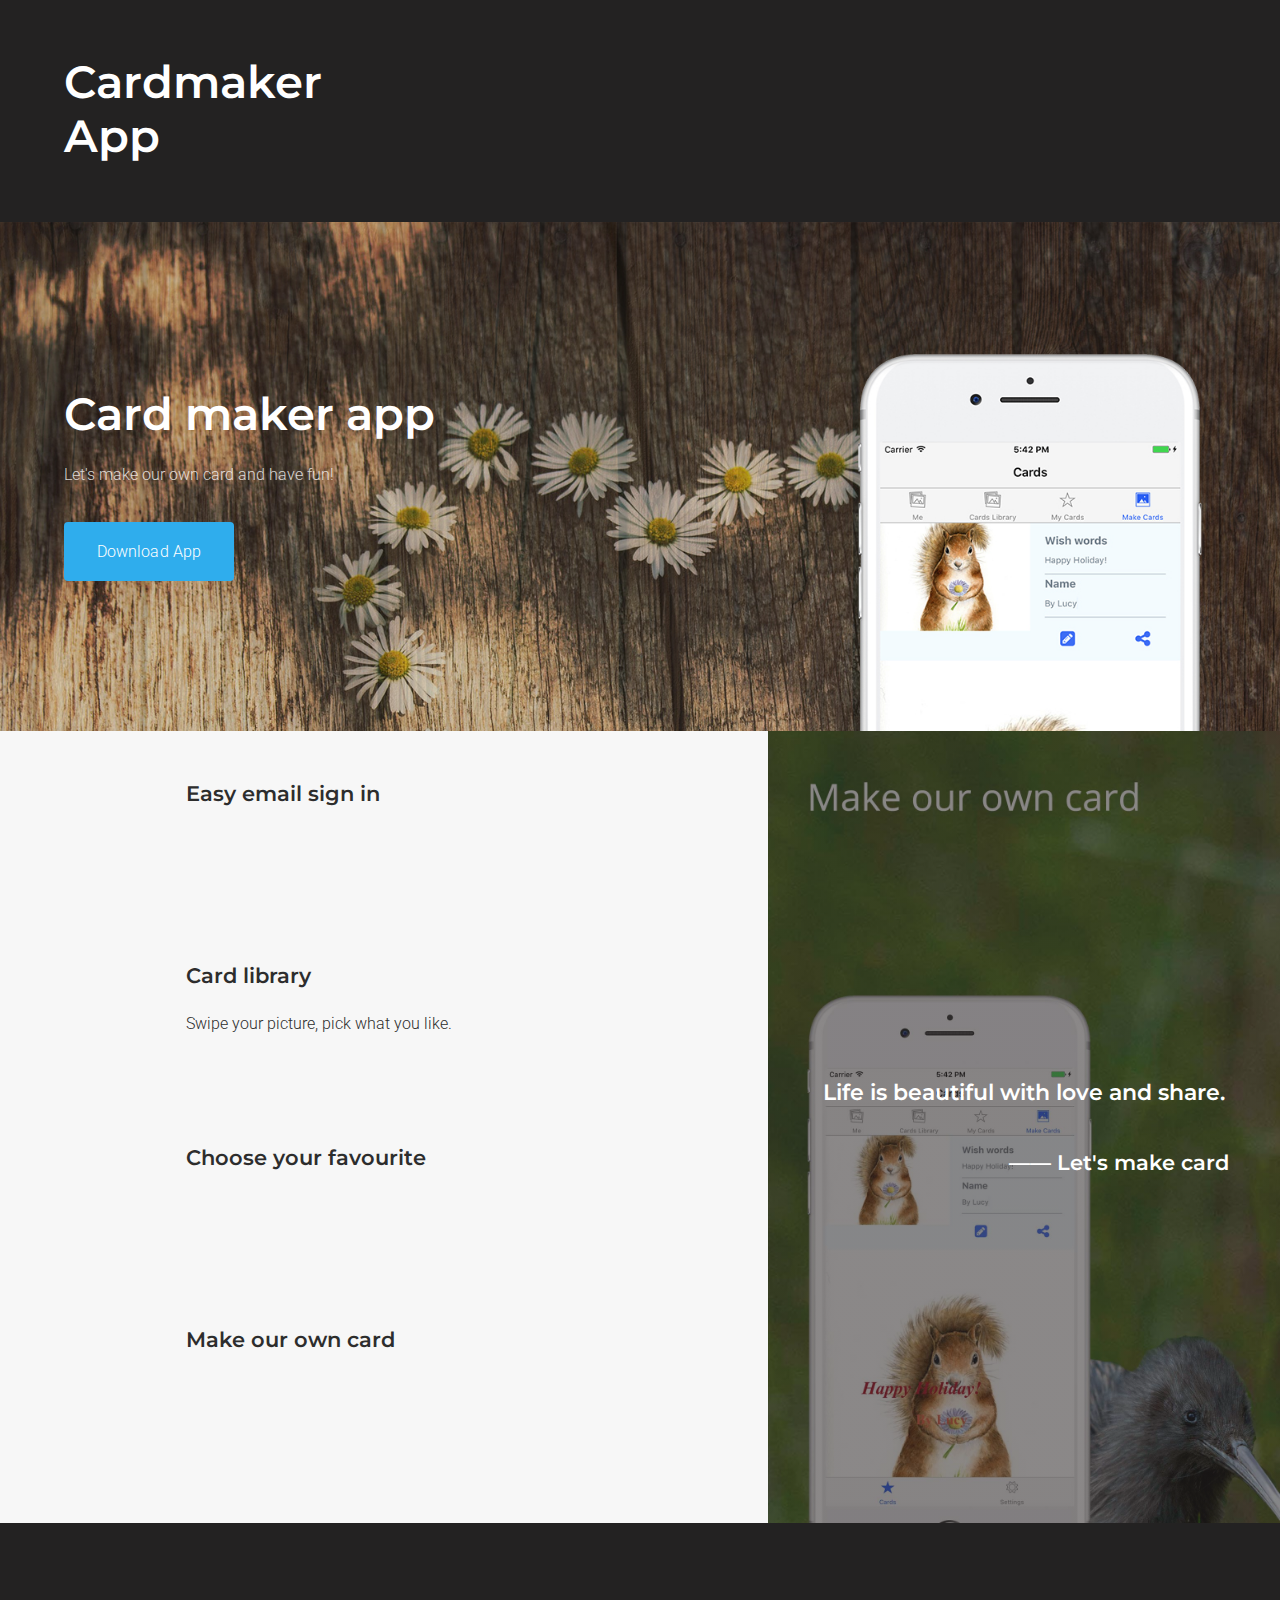
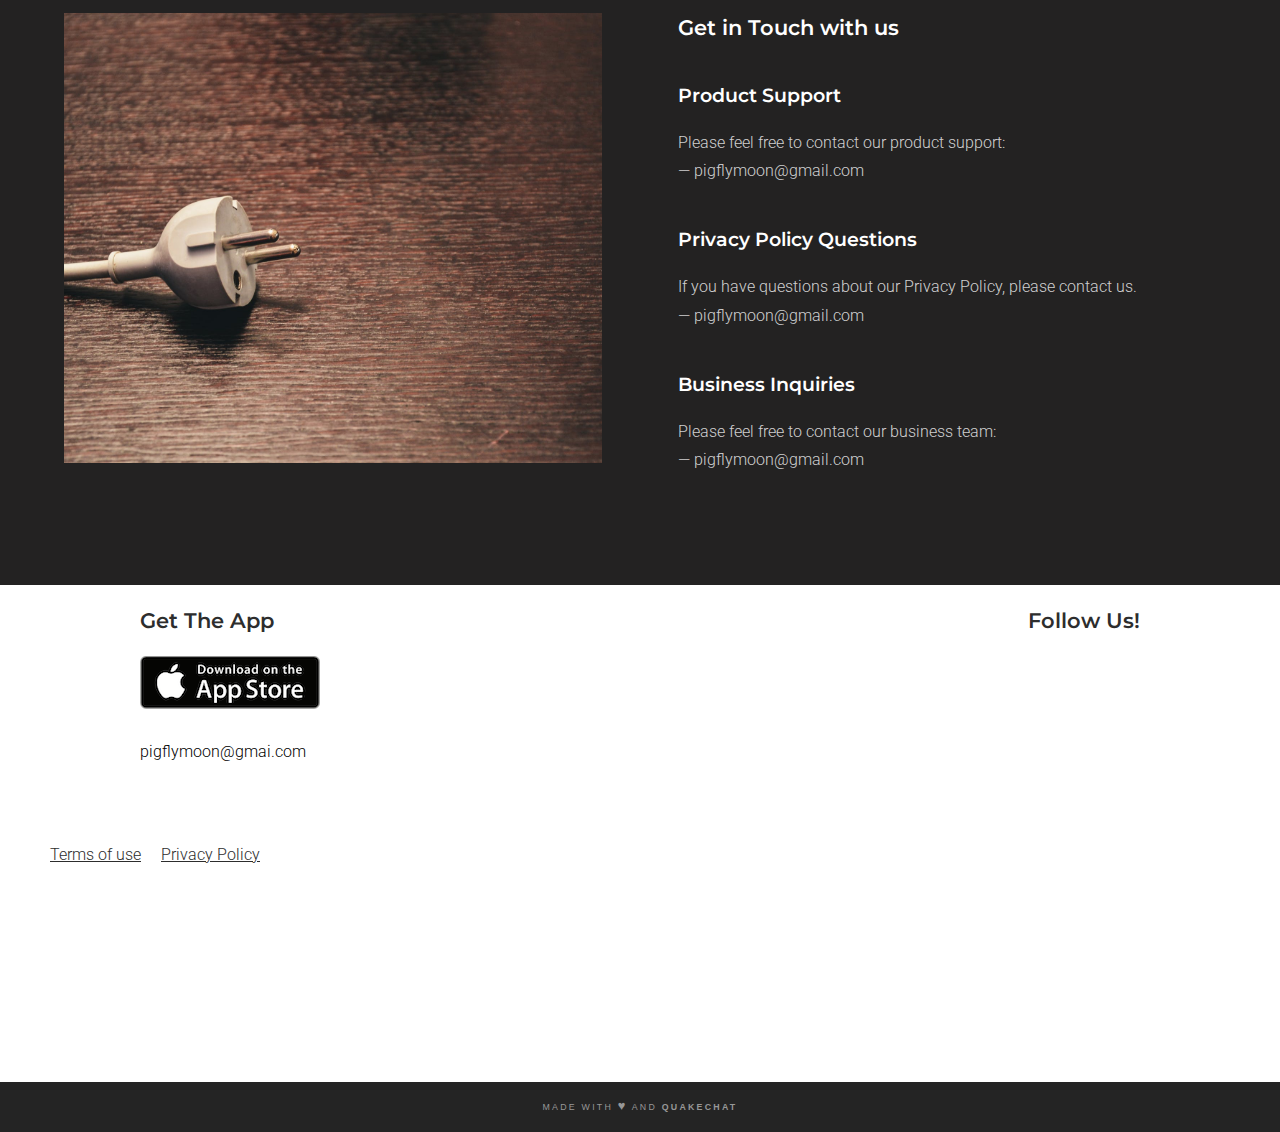
==== commit 0373d05b: "update for card maker" ====
--- a/cardmakerapp-index.html
+++ b/cardmakerapp-index.html
@@ -111,7 +111,7 @@
                 <div id="image_container_14" class="fr-widget fr-container fr_image_container_14">
                     <div id="volume_up_icon_14" class="fr-widget fr-svg fr_volume_up_icon_14">
                         <div class="fr-svg-inner">
-                            <i class="fa fa-map-o fa-3x" aria-hidden="true"></i>
+                            <i class="fa fa-folder-open fa-3x" aria-hidden="true"></i>
 
                         </div>
                     </div>
@@ -128,7 +128,7 @@
                 <div class="fr-widget fr-container fr_image_container_14">
                     <div class="fr-widget fr-svg fr_volume_up_icon_14">
                         <div class="fr-svg-inner">
-                            <i class="fa fa-map-marker fa-3x" aria-hidden="true"></i>
+                            <i class="fa fa-star fa-3x" aria-hidden="true"></i>
 
                         </div>
                     </div>
@@ -145,7 +145,7 @@
                 <div id="image_container_15" class="fr-widget fr-container fr_image_container_15">
                     <div id="volume_up_icon_15" class="fr-widget fr-svg fr_volume_up_icon_15">
                         <div class="fr-svg-inner">
-                            <i class="fa fa-users fa-3x" aria-hidden="true"></i>
+                            <i class="fa fa-picture-o fa-3x" aria-hidden="true"></i>
 
                         </div>
                     </div>
@@ -159,21 +159,7 @@
                 </div>
             </div>
 
-            <div id="grid_16" class="fr-widget fr-grid fr_grid_16">
-                <div id="image_container_16" class="fr-widget fr-container fr_image_container_16">
-                    <div id="volume_up_icon_16" class="fr-widget fr-svg fr_volume_up_icon_16">
-                        <div class="fr-svg-inner">
-                            <div class="fr-svg-inner">
-                                <i class="fa fa-bell-o fa-3x" aria-hidden="true"></i>
-
-                            </div>
-
-                        </div>
-                    </div>
-                </div>
-
-
-            </div>
+
         </div>
         <div id="action_container" class="fr-widget fr-container fr_action_container">
             <div id="container_24" class="fr-widget fr-container fr_container_24">
--- a/files/style.css
+++ b/files/style.css
@@ -308,7 +308,7 @@
     padding-top: 150px;
     padding-bottom: 150px;
     background-color: black;
-    background-image: url(bg1.jpg);
+    background-image: url(website-cardmaker.jpg);
     background-size: cover;
 }
 
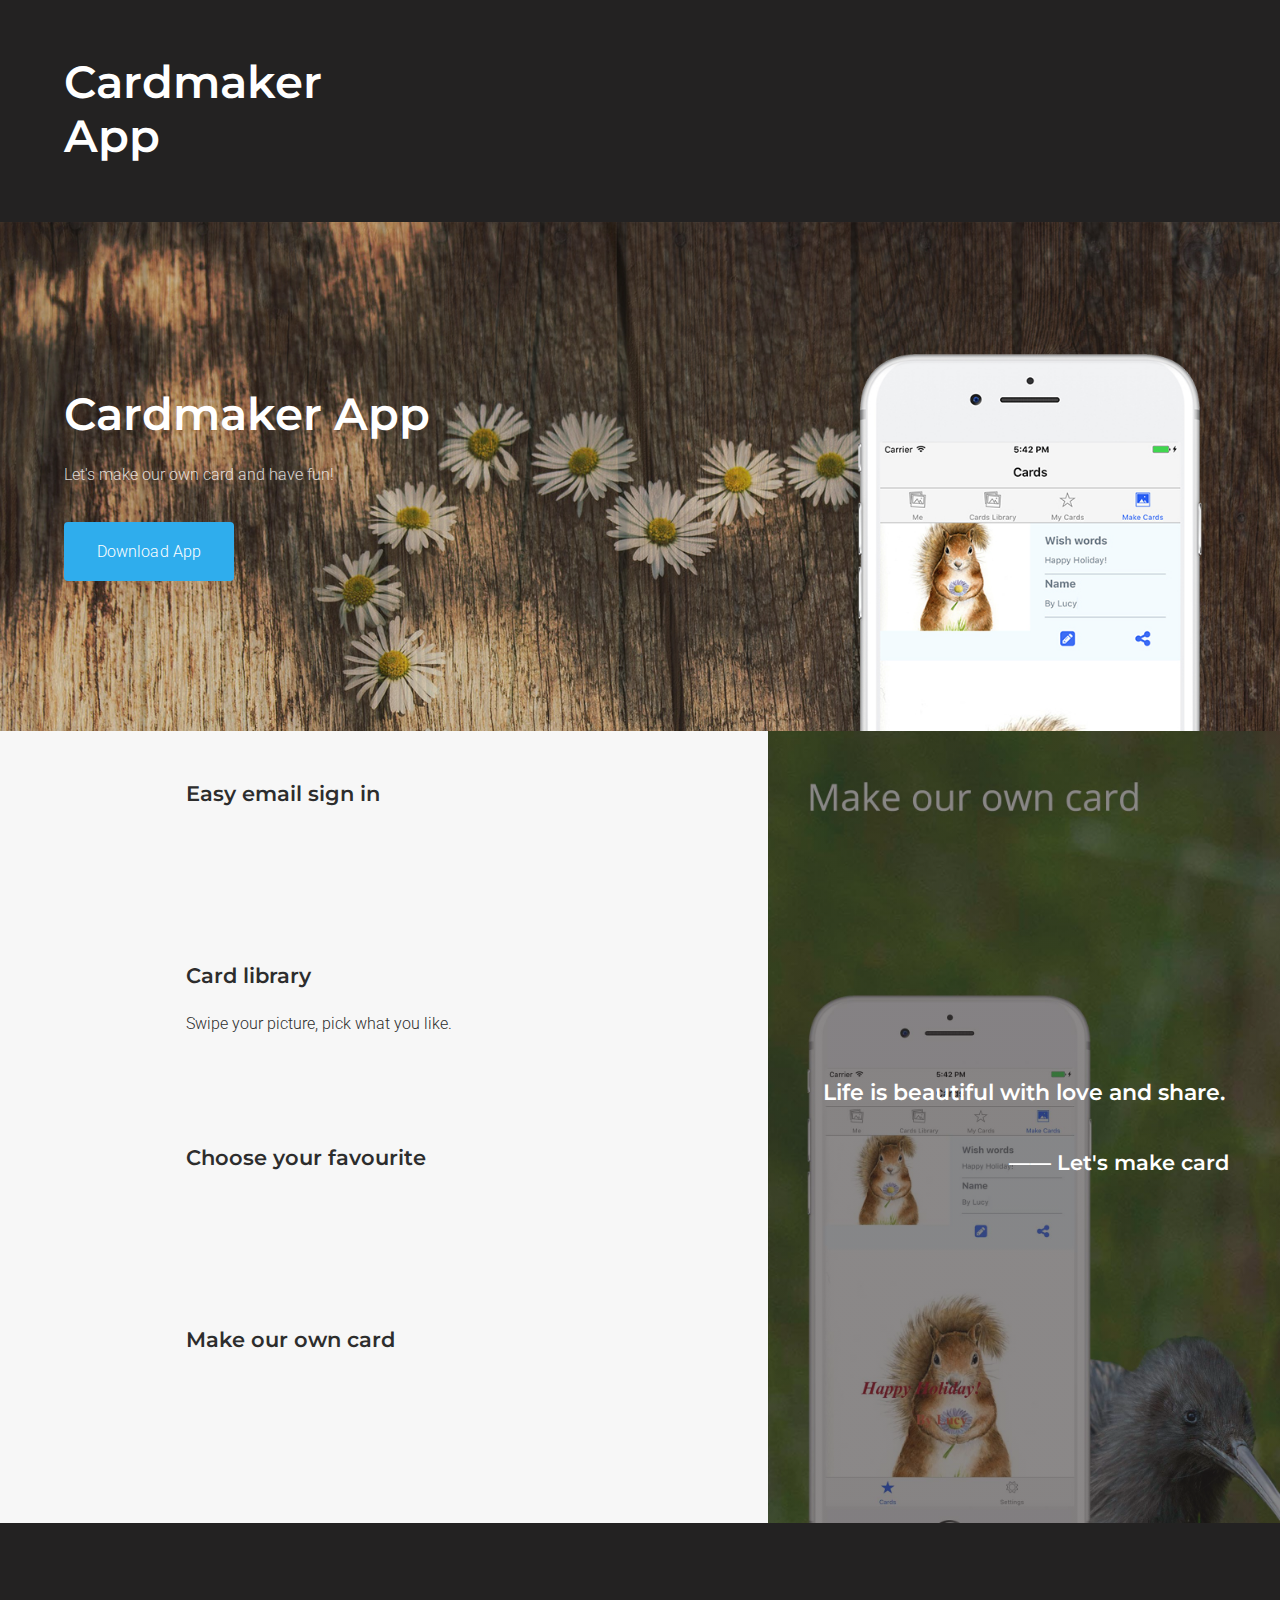
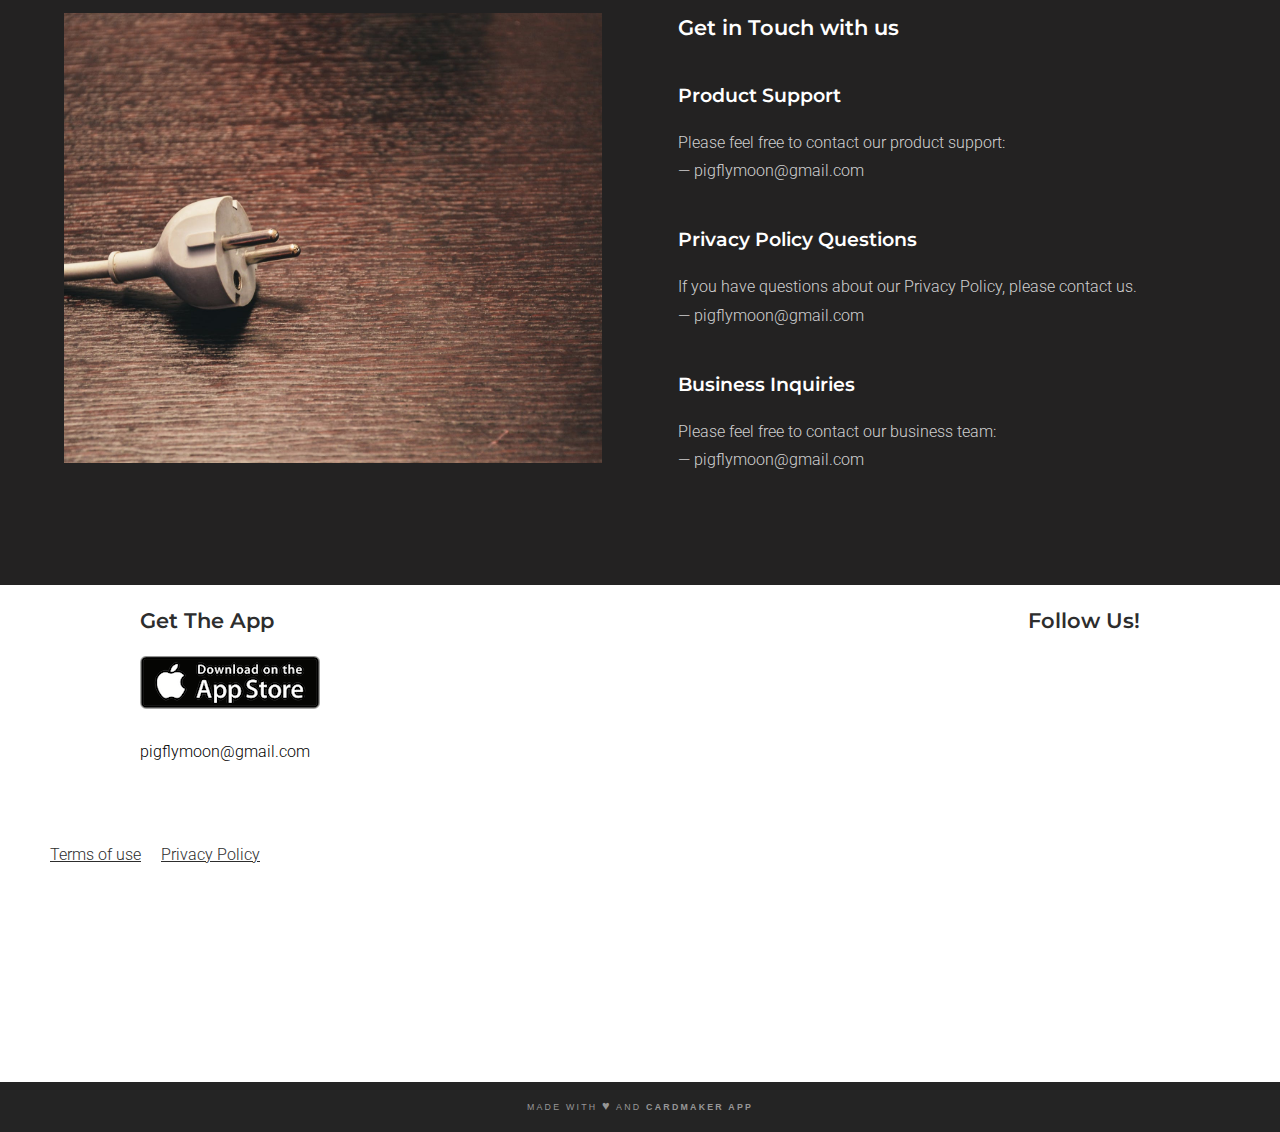
==== commit 3f6eaddd: "test" ====
--- a/cardmakerapp-index.html
+++ b/cardmakerapp-index.html
@@ -8,7 +8,6 @@
     <link rel="stylesheet" href="./files/style.css">
     <link rel="stylesheet" href="./files/font-awesome/css/font-awesome.min.css">
     <script type="text/javascript" src="https://pig2moon.github.io/files/footer.19f5365.js"></script>
-
     <link rel="shortcut icon" type="image/x-icon" href="http://quakechat.kiwiinfo.com/files/favicon.ico">
     <link rel="apple-touch-icon" href="http://quakechat.kiwiinfo.com/files/favicon.ico">
     <script type="text/javascript">
@@ -77,12 +76,12 @@
         <div id="hd3_content" class="fr-widget fr-container fr_hd3_content">
             <div id="text_25" class="fr-widget fr-text fr-wf fr_text_bright_left fr_text_25">
                 <div class="fr-text">
-                    <h1>Card maker app</h1>
+                    <h1>Cardmaker App</h1>
                     <p>Let's make our own card and have fun!</p>
                 </div>
             </div>
             <a id="text_133" class="fr-widget fr-text fr-wf fr_button fr_text_133 fr-link"
-               href="https://itunes.apple.com/cn/app/quakechat/id1304970962">
+               href="https://itunes.apple.com/us/app/cardmaker-app/id1318023993?mt=8">
                 <div class="fr-text">
                     Download App
                 </div>
@@ -154,7 +153,6 @@
                 <div id="text_195" class="fr-widget fr-text fr-wf fr_text_195">
                     <div class="fr-text">
                         <h4>Make our own card</h4>
-
                     </div>
                 </div>
             </div>
@@ -252,11 +250,11 @@
             <div id="get_the_app" class="fr-widget fr-text fr-wf fr_text_dark_left fr_get_the_app">
                 <div class="fr-text">
                     <h4>Get The App</h4>
-                    <p><a href="https://itunes.apple.com/cn/app/quakechat/id1304970962"><img
+                    <p><a href="https://itunes.apple.com/us/app/cardmaker-app/id1318023993?mt=8"><img
                             src="./files/apple.png" width="180" alt="Get it from Apple Store"
                             style="max-width:100%;"></a>
                     </p>
-                    <p>pigflymoon@gmai.com</p>
+                    <p>pigflymoon@gmail.com</p>
                 </div>
             </div>
         </div>
@@ -317,7 +315,7 @@
     <div class="fr-widget fr-container">
         <div class="fr-widget fr-text fr-wf fr-made-with-froont">
             <a href="quakechat.kiwiinfo.com" class="fr-text" target="_blank">
-                MADE WITH <span class="heart">♥</span> AND <b>QUAKECHAT</b>
+                MADE WITH <span class="heart">♥</span> AND <b>CARDMAKER APP</b>
             </a>
         </div>
     </div>
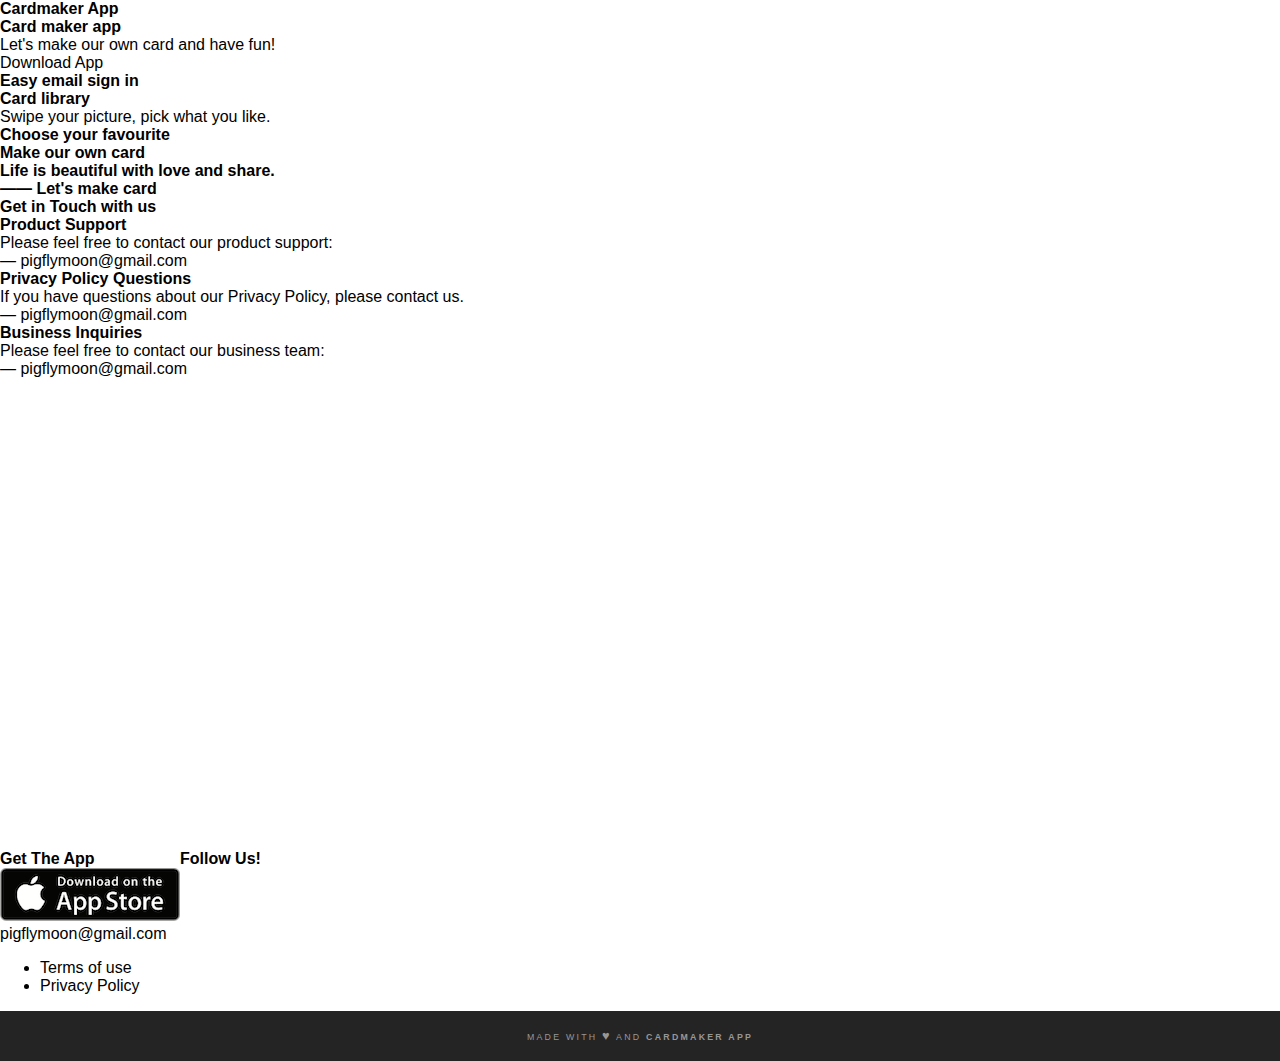
==== commit 4b207d8e: "update cardmaker links and ico" ====
--- a/cardmakerapp-index.html
+++ b/cardmakerapp-index.html
@@ -5,11 +5,11 @@
     <meta http-equiv="Content-Type" content="text/html; charset=UTF-8">
     <title>Welcome to Cardmaker App</title>
     <link rel="stylesheet" href="./files/style.19f5365.css">
-    <link rel="stylesheet" href="./files/style.css">
+    <link rel="stylesheet" href="./files/cardmaker/style.css">
     <link rel="stylesheet" href="./files/font-awesome/css/font-awesome.min.css">
     <script type="text/javascript" src="https://pig2moon.github.io/files/footer.19f5365.js"></script>
-    <link rel="shortcut icon" type="image/x-icon" href="http://quakechat.kiwiinfo.com/files/favicon.ico">
-    <link rel="apple-touch-icon" href="http://quakechat.kiwiinfo.com/files/favicon.ico">
+    <link rel="shortcut icon" type="image/x-icon" href="http://quakechat.kiwiinfo.com/files/cardmaker/cardmakerapp.ico">
+    <link rel="apple-touch-icon" href="http://quakechat.kiwiinfo.com/files/cardmaker/cardmakerapp.ico">
     <script type="text/javascript">
         var fonts = {
             "Montserrat": {
@@ -64,7 +64,7 @@
     <div id="nav_with_logo" class="fr-widget fr-container fr_nav_with_logo">
         <div id="navigation_dark_with_logo_2"
              class="fr-widget fr-navigation fr-navigation-active fr_navigation_dark_with_logo_2">
-            <a id="logo_2" class="fr-widget fr-svg fr_logo_2 fr-link" href="http://quakechat.kiwiinfo.com/">
+            <a id="logo_2" class="fr-widget fr-svg fr_logo_2 fr-link" href="https://itunes.apple.com/us/app/cardmaker-app/id1318023993?mt=8">
                 <div class="fr-svg-inner">
                     <H1>Cardmaker App</H1>
                 </div>
@@ -76,7 +76,7 @@
         <div id="hd3_content" class="fr-widget fr-container fr_hd3_content">
             <div id="text_25" class="fr-widget fr-text fr-wf fr_text_bright_left fr_text_25">
                 <div class="fr-text">
-                    <h1>Cardmaker App</h1>
+                    <h1>Card maker app</h1>
                     <p>Let's make our own card and have fun!</p>
                 </div>
             </div>
@@ -196,7 +196,7 @@
 
                     <div id="wf_youtube_3" class="fr-widget fr-container fr_wf_youtube_3">
                         <a class="fr-widget fr-svg fr_icon_medium_bright fr_svg_27 fr-widget-hover-opacity-60 fr-link"
-                                href="https://www.instagram.com/quakechat/" target="_blank">
+                                href="https://www.instagram.com/cardmakerapp/" target="_blank">
                             <div class="fr-svg-inner">
                                 <i class="fa fa-instagram fa-2x" aria-hidden="true"></i>
                             </div>
@@ -287,7 +287,7 @@
 
                 <div class="fr-widget fr-container fr_wf_youtube">
                     <a class="fr-widget fr-svg fr_icon_medium_bright fr_svg_27 fr-widget-hover-opacity-60 fr-link"
-                            href="https://www.instagram.com/quakechat/" target="_blank">
+                            href="https://www.instagram.com/cardmakerapp/" target="_blank">
                         <div class="fr-svg-inner">
                             <i class="fa fa-instagram fa-2x" aria-hidden="true"></i>
                         </div>
@@ -314,7 +314,7 @@
 <div class="fr-copyright-footer">
     <div class="fr-widget fr-container">
         <div class="fr-widget fr-text fr-wf fr-made-with-froont">
-            <a href="quakechat.kiwiinfo.com" class="fr-text" target="_blank">
+            <a href="http://quakechat.kiwiinfo.com/cardmakerapp-index.html" class="fr-text" target="_blank">
                 MADE WITH <span class="heart">♥</span> AND <b>CARDMAKER APP</b>
             </a>
         </div>
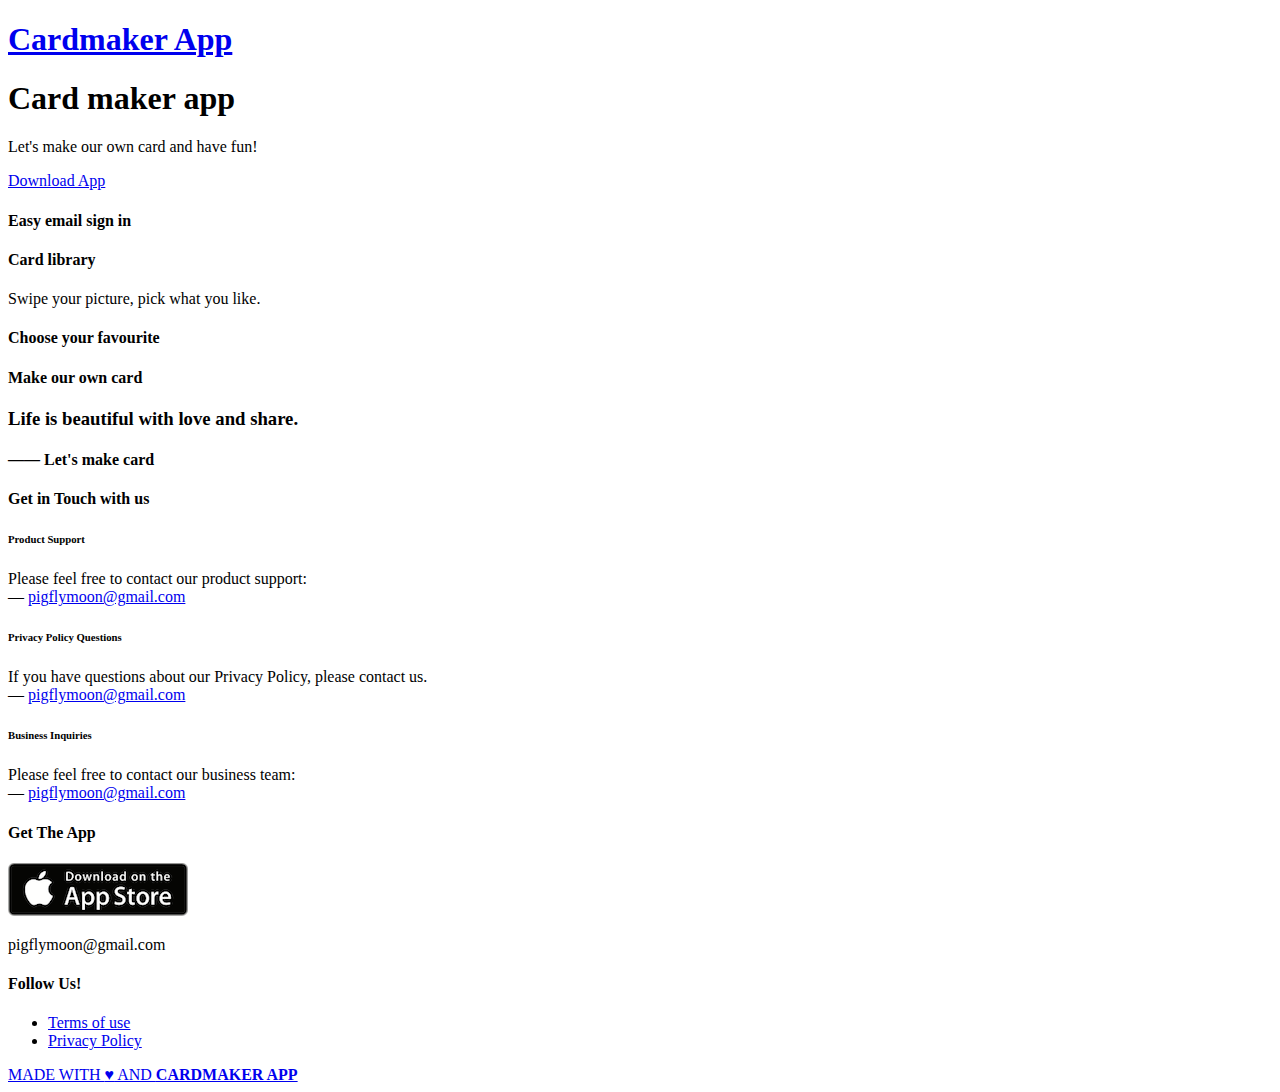
==== commit 8e99c884: "clean" ====
--- a/cardmakerapp-index.html
+++ b/cardmakerapp-index.html
@@ -4,7 +4,7 @@
 <head>
     <meta http-equiv="Content-Type" content="text/html; charset=UTF-8">
     <title>Welcome to Cardmaker App</title>
-    <link rel="stylesheet" href="./files/style.19f5365.css">
+    <link rel="stylesheet" href="./files/normalize.css">
     <link rel="stylesheet" href="./files/cardmaker/style.css">
     <link rel="stylesheet" href="./files/font-awesome/css/font-awesome.min.css">
     <script type="text/javascript" src="https://pig2moon.github.io/files/footer.19f5365.js"></script>
@@ -297,12 +297,10 @@
         </div>
     </div>
     <div>
-
         <div class="links">
             <ul>
-                <!--http://quakechat.kiwiinfo.com-->
-                <li><a href="./cardmakerapp-terms-of-use.html">Terms of use</a></li>
-                <li><a href="./cardmakerapp-privacy-policy.html">Privacy Policy</a></li>
+                <li><a href="http://quakechat.kiwiinfo.com/cardmakerapp-terms-of-use.html">Terms of use</a></li>
+                <li><a href="http://quakechat.kiwiinfo.com/cardmakerapp-privacy-policy.html">Privacy Policy</a></li>
             </ul>
         </div>
     </div>
